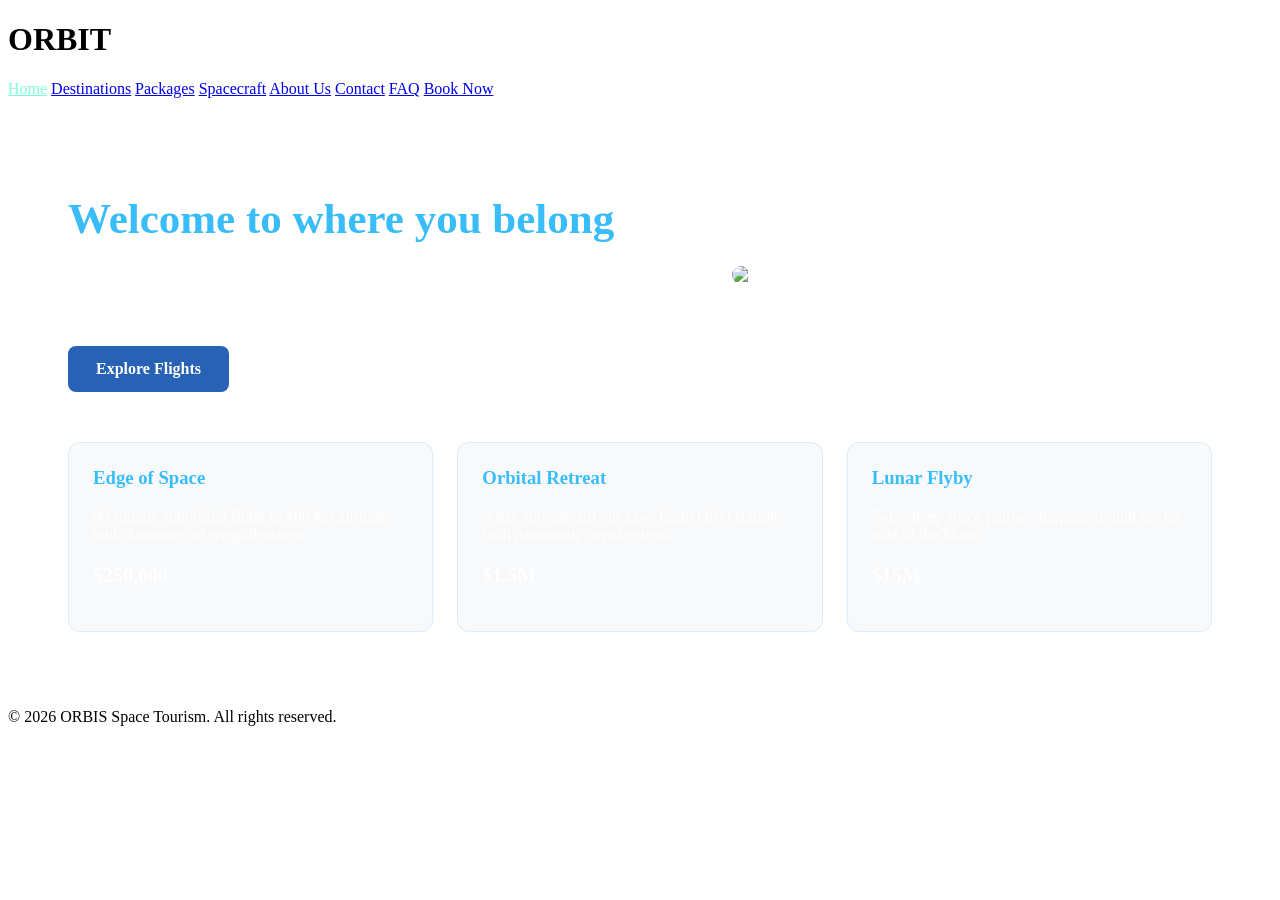
==== index.html @ 298cab7f "Add files via upload" ====
<!DOCTYPE html>
<html>

<head>
    <style>




.explore a{
    background-color: #2762b5;
}
.explore a:hover{
    background-color: rgb(29, 115, 190);
}


        </style>

    <title>Orbit-home</title>
    <link rel="stylesheet" href="StyleSheet1.css" />
</head>
<body>
    <header>
        <h1>
            ORBIT
        </h1>
        
        <nav>

            <a href="index.html" style="color: aquamarine;">Home</a>
            <a href="destinations.html">Destinations</a>
            <a href="packages.html">Packages</a>
            <a href="spacecraft.html">Spacecraft</a>
            <a href="About Us.html">About Us</a>
            <a href="contact.html">Contact</a>
            <a href="faq.html">FAQ</a>
            <a href="booking.html">Book Now</a>

        </nav>

    </header>
    <main style="padding: 60px ; color: white;">

  
  <section style="display: flex; justify-content: space-between; align-items: center; gap: 40px; margin-bottom: 50px;">
    
    
    <div style="max-width: 550px;">
      <h1 style="font-size: 43px; color: #38bdf8; margin-bottom: 16px;">
        Welcome to where you belong
      </h1>
      <p style="font-size: 18px; line-height: 1.6; color:white; margin-bottom: 28px;">
        Experience zero gravity, breathtaking views of Earth's curvature, and commercial spaceflight engineered for civilian explorers.
      </p>
    
    <div class="explore">
      <a href="destinations.html"   style=" color: white; padding: 14px 28px; text-decoration: none; border-radius: 8px; font-weight: bold; display: inline-block;">
        Explore Flights
      </a>
      </div>
    
    </div>

    
    <img src="Earth.jpg" alt="Earth from space" style="width: 480px; max-width: 100%; border-radius: 16px; ">
  
  </section>

  
  <section id="packages" style="display: flex; gap: 24px; justify-content: space-between;">
    
    <div style="background: rgba(113, 143, 166, 0.05); padding: 24px; border-radius: 12px; flex: 1; border: 1px solid rgba(7, 128, 234, 0.1);">
      <h3 style="color: #38bdf8; margin-top: 0;">Edge of Space</h3>
      <p style="color: white;">90-minute suborbital flight to 100 km altitude with 4 minutes of weightlessness.</p>
      <p style="font-weight: bold; font-size: 20px;">$250,000</p>
    </div>

    <div style="background: rgba(113, 143, 166, 0.05); padding: 24px; border-radius: 12px; flex: 1; border: 1px solid rgba(7, 128, 234, 0.1);">
      <h3 style="color: #38bdf8; margin-top: 0;">Orbital Retreat</h3>
      <p style="color: white;">3-day stay aboard our Low Earth Orbit station with panoramic cupola views.</p>
      <p style="font-weight: bold; font-size: 20px;">$1.5M</p>
    </div>

    <div style="background: rgba(113, 143, 166, 0.05); padding: 24px; border-radius: 12px; flex: 1; border: 1px solid rgba(7, 128, 234, 0.1);">
      <h3 style="color: #38bdf8; margin-top: 0;">Lunar Flyby</h3>
      <p style="color: white;">7-day deep space journey looping around the far side of the Moon.</p>
      <p style="font-weight: bold; font-size: 20px;">$15M</p>
    </div>

  </section>

</main>

    <footer>
        <p>&copy; 2026 ORBIS Space Tourism. All rights reserved.</p>


    </footer>
</body>
</html>
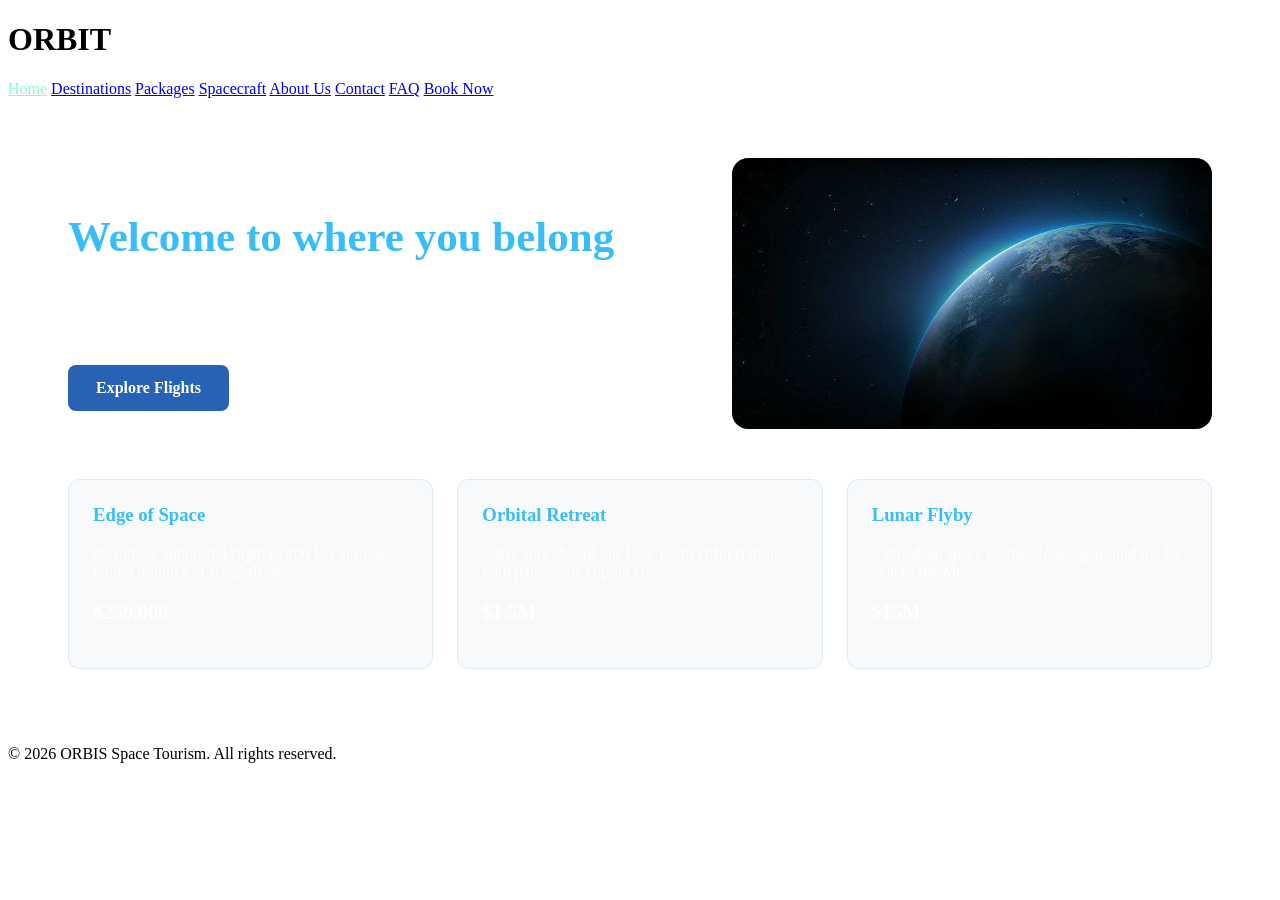
==== commit 136cfad4: "Update index.html" ====
--- a/index.html
+++ b/index.html
@@ -63,7 +63,7 @@
     </div>
 
     
-    <img src="Earth.jpg" alt="Earth from space" style="width: 480px; max-width: 100%; border-radius: 16px; ">
+    <img src="pic\Earth.jpg" alt="Earth from space" style="width: 480px; max-width: 100%; border-radius: 16px; ">
   
   </section>
 
@@ -98,4 +98,4 @@
 
     </footer>
 </body>
-</html>+</html>
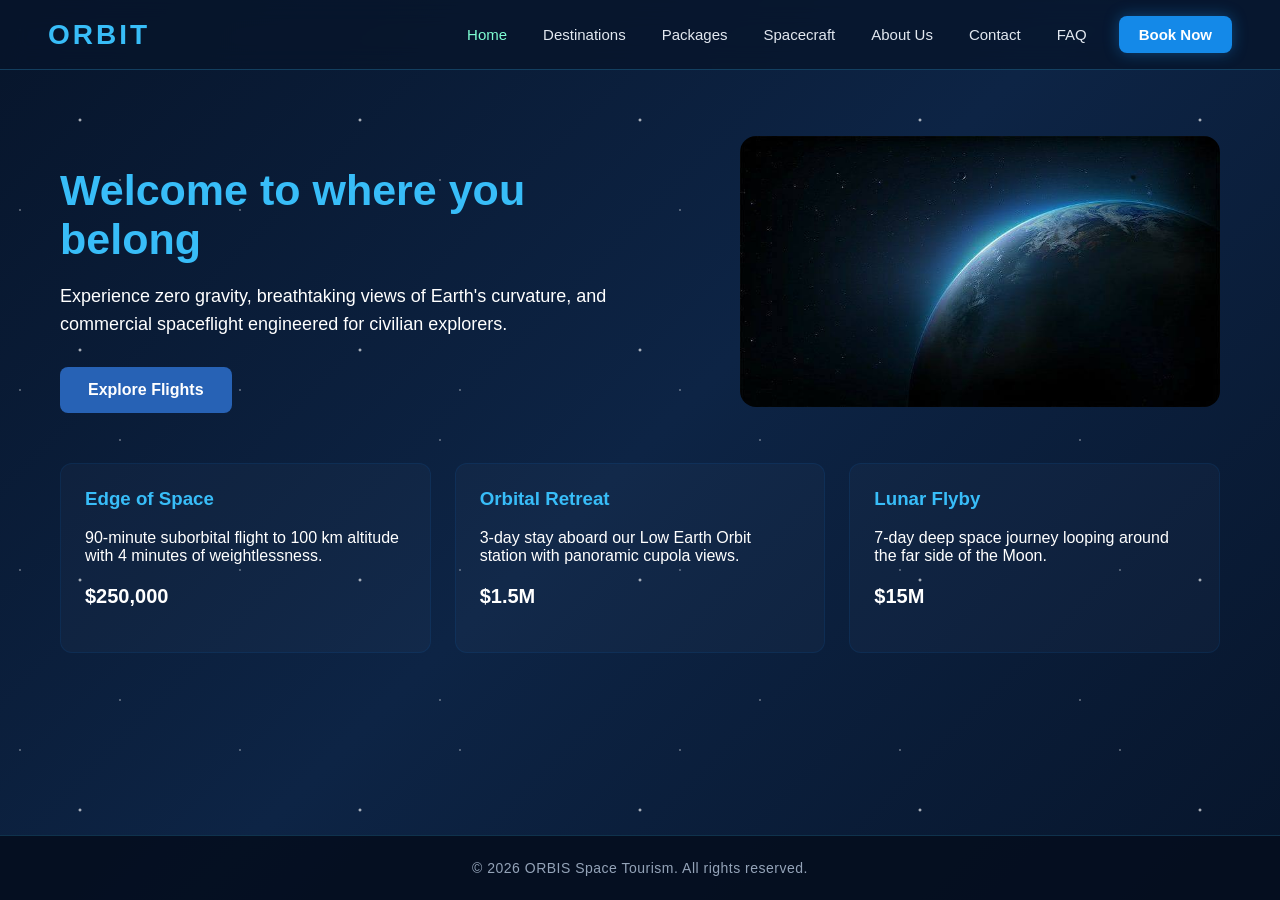
==== commit b51079fc: "Fix CSS filename casing for GitHub Pages" ====
--- a/index.html
+++ b/index.html
@@ -18,7 +18,7 @@
         </style>
 
     <title>Orbit-home</title>
-    <link rel="stylesheet" href="StyleSheet1.css" />
+    <link rel="stylesheet" href="stylesheet1.css" />
 </head>
 <body>
     <header>
--- a/stylesheet1.css
+++ b/stylesheet1.css
@@ -0,0 +1,100 @@
+
+html, body {
+    height: 100%;
+    margin: 0;
+}
+
+body {
+    display: flex;
+    flex-direction: column;
+    min-height: 100vh;
+    color: white;
+    font-family: 'Segoe UI', Tahoma, Geneva, Verdana, sans-serif;
+    background-image: 
+        radial-gradient(1px 1px at 20px 30px, white, transparent),
+        radial-gradient(2px 2px at 80px 120px, white, transparent),
+        radial-gradient(1px 1px at 120px 180px, white, transparent),
+        linear-gradient(135deg, #07152b, #0d2445, #07152b);
+    background-size: 220px 180px, 280px 230px, 320px 260px, cover;
+    background-attachment: fixed;
+}
+
+main {
+    flex: 1; 
+}
+
+
+header {
+    display: flex;
+    align-items: center;
+    justify-content: space-between;
+    padding: 16px 48px;
+    background: rgba(7, 21, 43, 0.78);
+    backdrop-filter: blur(12px);
+    border-bottom: 1px solid rgba(56, 189, 248, 0.25);
+    position: sticky;
+    top: 0;
+    z-index: 1000;
+}
+
+header h1 {
+    margin: 0;
+    font-size: 28px;
+    letter-spacing: 3px;
+    color: #38bdf8;
+    
+}
+
+
+nav {
+    display: flex;
+    align-items: center;
+    gap: 8px;
+}
+
+nav a {
+    color: #e2e8f0;
+    text-decoration: none;
+    padding: 10px 14px;
+    font-size: 15px;
+    font-weight: 500;
+    border-radius: 6px;
+    transition: color 0.3s ease, background-color 0.3s ease;
+}
+
+nav a:hover {
+    color: aquamarine;
+    background-color: rgba(56, 189, 248, 0.1);
+}
+
+
+nav a:last-child {
+    background-color: #1489e8;
+    color: white;
+    font-weight: bold;
+    padding: 10px 20px;
+    margin-left: 10px;
+    border-radius: 8px;
+    box-shadow: 0 0 15px rgba(20, 137, 232, 0.4);
+}
+
+nav a:last-child:hover {
+    background-color: aquamarine;
+    color: #07152b;
+    box-shadow: 0 0 20px rgba(127, 255, 212, 0.6);
+}
+
+
+footer {
+    background: rgba(5, 14, 30, 0.9);
+    border-top: 1px solid rgba(56, 189, 248, 0.2);
+    color: #94a3b8;
+    text-align: center;
+    padding: 24px 40px;
+    font-size: 14px;
+    letter-spacing: 0.5px;
+}
+
+footer p {
+    margin: 0;
+}
